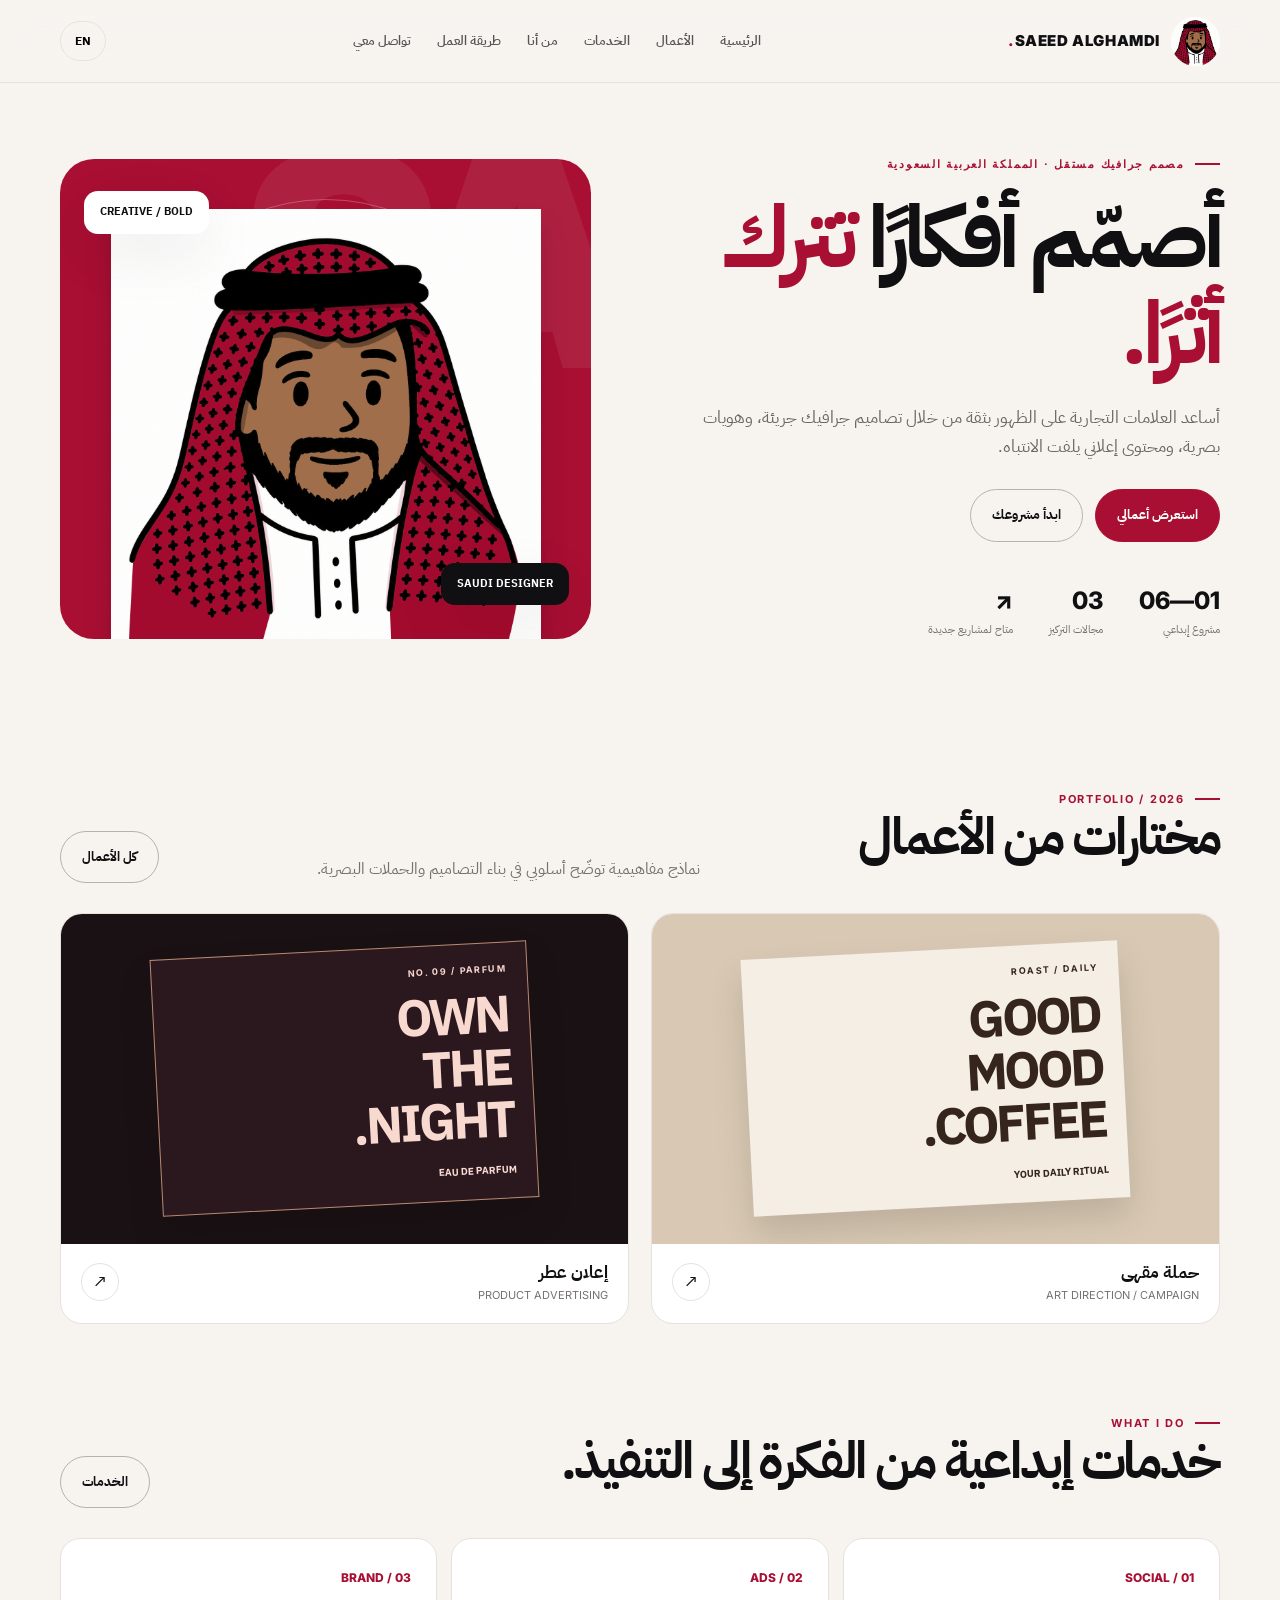
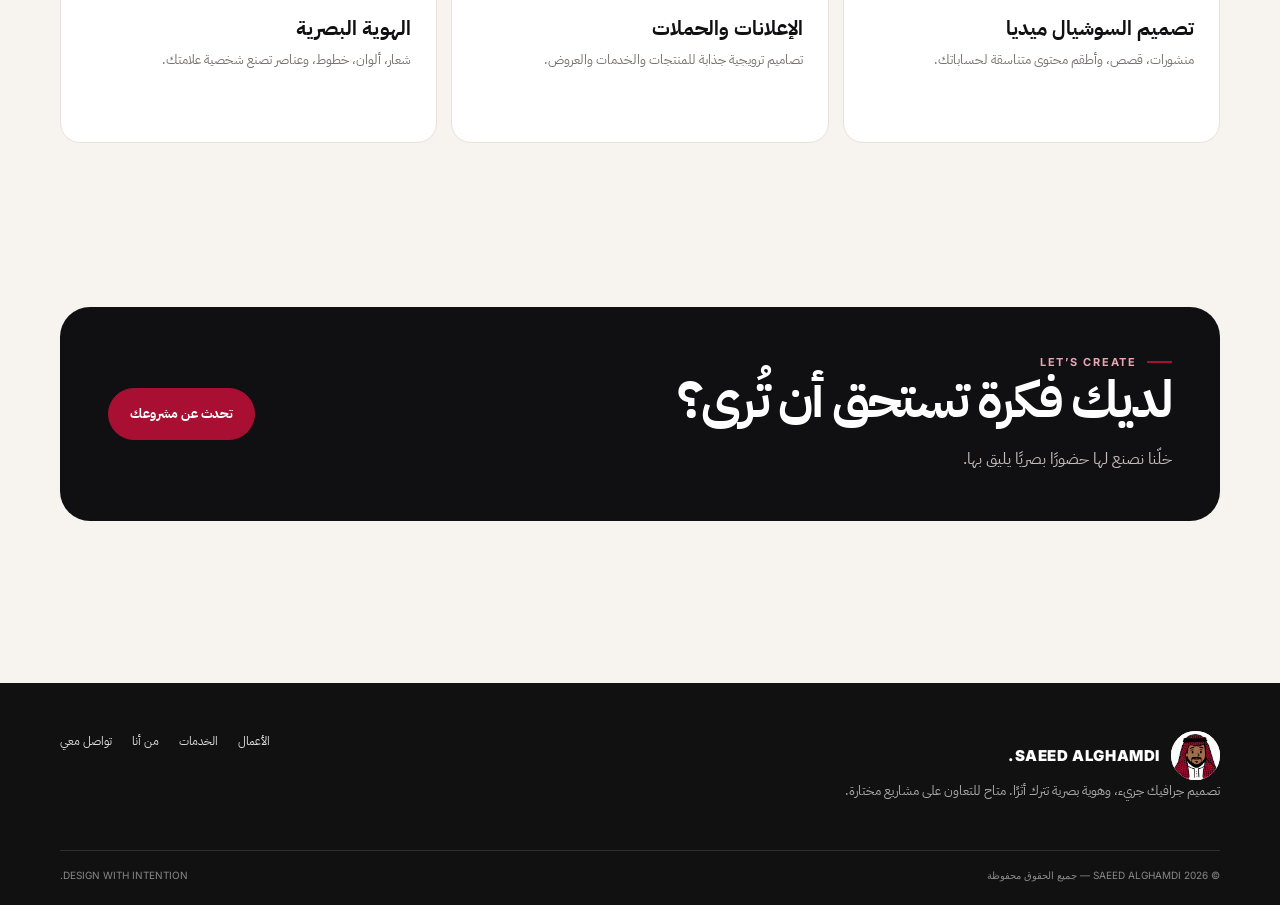
==== index.html @ a56a38a9 "Add files via upload" ====
<!doctype html><html lang="ar" dir="rtl"><head><meta charset="utf-8"><meta name="viewport" content="width=device-width, initial-scale=1"><meta name="theme-color" content="#a80f32"><meta name="description" content="Saeed Alghamdi — Independent graphic designer in Saudi Arabia. Bold graphic design, branding and social media campaigns."><link rel="stylesheet" href="styles.css"><title>Saeed Alghamdi</title></head><body data-title="Home"><header class="topbar"><div class="container nav"><a class="brand" href="index.html"><img src="assets/saeed-logo.png" alt="Saeed Alghamdi logo"><span>SAEED ALGHAMDI<span style="color:var(--wine)">.</span></span></a><nav class="navlinks"><a href="index.html" data-i18n="home">الرئيسية</a><a href="work.html" data-i18n="work">الأعمال</a><a href="services.html" data-i18n="services">الخدمات</a><a href="about.html" data-i18n="about">من أنا</a><a href="process.html" data-i18n="process">طريقة العمل</a><a href="contact.html" data-i18n="contact">تواصل معي</a></nav><div class="navtools"><button class="lang" data-lang-toggle>EN</button><button class="menu-btn" aria-label="Open menu">☰</button></div></div></header><main><section class="hero"><div class="container hero-grid"><div class="hero-copy reveal"><div class="eyebrow" data-i18n="heroEyebrow">مصمم جرافيك مستقل · المملكة العربية السعودية</div><h1 data-i18n="heroTitle">أصمّم أفكارًا <span>تترك أثرًا.</span></h1><p data-i18n="heroText">أساعد العلامات التجارية على الظهور بثقة من خلال تصاميم جرافيك جريئة، وهويات بصرية، ومحتوى إعلاني يلفت الانتباه.</p><div class="actions"><a class="btn" href="work.html" data-i18n="viewWork">استعرض أعمالي</a><a class="btn outline" href="contact.html" data-i18n="startProject">ابدأ مشروعك</a></div><div class="stats"><div class="stat"><strong>01—06</strong><span data-i18n="projects">مشروع إبداعي</span></div><div class="stat"><strong>03</strong><span data-i18n="focus">مجالات التركيز</span></div><div class="stat"><strong>↗</strong><span data-i18n="availability">متاح لمشاريع جديدة</span></div></div></div><div class="hero-art reveal"><div class="floating-tag tag-one">CREATIVE / BOLD</div><img src="assets/saeed-logo.png" alt="Saeed Alghamdi illustrated brand mascot"><div class="floating-tag tag-two">SAUDI DESIGNER</div></div></div></section><section class="section"><div class="container"><div class="section-head"><div><div class="eyebrow">PORTFOLIO / 2026</div><h2 data-i18n="featured">مختارات من الأعمال</h2></div><p data-i18n="featuredText">نماذج مفاهيمية توضّح أسلوبي في بناء التصاميم والحملات البصرية.</p><a class="btn outline" href="work.html" data-i18n="allWork">كل الأعمال ↗</a></div><div class="work-grid"><article class="work-card"><a href="work.html"><div class="work-visual visual-coffee"><div class="poster"><small>ROAST / DAILY</small><b>GOOD<br>MOOD<br>COFFEE.</b><em>YOUR DAILY RITUAL</em></div></div><div class="work-info"><div><h3 data-i18n="coffee">حملة مقهى</h3><p>ART DIRECTION / CAMPAIGN</p></div><span class="arrow">↗</span></div></a></article><article class="work-card"><a href="work.html"><div class="work-visual visual-perfume"><div class="poster"><small>NO. 09 / PARFUM</small><b>OWN<br>THE<br>NIGHT.</b><em>EAU DE PARFUM</em></div></div><div class="work-info"><div><h3 data-i18n="perfume">إعلان عطر</h3><p>PRODUCT ADVERTISING</p></div><span class="arrow">↗</span></div></a></article></div></div></section><section class="section" style="padding-top:10px"><div class="container"><div class="section-head"><div><div class="eyebrow">WHAT I DO</div><h2 data-i18n="servicesTitle">خدمات إبداعية من الفكرة إلى التنفيذ.</h2></div><a class="btn outline" href="services.html" data-i18n="services">الخدمات</a></div><div class="services-grid"><div class="service"><span class="num">01 / SOCIAL</span><h3 data-i18n="service1">تصميم السوشيال ميديا</h3><p data-i18n="service1d">منشورات، قصص، وأطقم محتوى متناسقة لحساباتك.</p></div><div class="service"><span class="num">02 / ADS</span><h3 data-i18n="service2">الإعلانات والحملات</h3><p data-i18n="service2d">تصاميم ترويجية جذابة للمنتجات والخدمات والعروض.</p></div><div class="service"><span class="num">03 / BRAND</span><h3 data-i18n="service3">الهوية البصرية</h3><p data-i18n="service3d">شعار، ألوان، خطوط، وعناصر تصنع شخصية علامتك.</p></div></div></div></section><section class="section"><div class="container"><div class="dark-band"><div><div class="eyebrow" style="color:#e9a5b6">LET’S CREATE</div><h2 data-i18n="ctaTitle">لديك فكرة تستحق أن تُرى؟</h2><p data-i18n="ctaText">خلّنا نصنع لها حضورًا بصريًا يليق بها.</p></div><a class="btn" href="contact.html" data-i18n="ctaButton">تحدث عن مشروعك</a></div></div></section></main><footer class="footer"><div class="container"><div class="footer-top"><div><a class="brand" href="index.html"><img src="assets/saeed-logo.png" alt=""><span style="color:#fff">SAEED ALGHAMDI.</span></a><p data-i18n="footerText">تصميم جرافيك جريء، وهوية بصرية تترك أثرًا. متاح للتعاون على مشاريع مختارة.</p></div><div class="footer-links"><a href="work.html" data-i18n="work">الأعمال</a><a href="services.html" data-i18n="services">الخدمات</a><a href="about.html" data-i18n="about">من أنا</a><a href="contact.html" data-i18n="contact">تواصل معي</a></div></div><div class="copyright"><span>© 2026 SAEED ALGHAMDI — <span data-i18n="rights">جميع الحقوق محفوظة</span></span><span>DESIGN WITH INTENTION.</span></div></div></footer><script src="app.js"></script></body></html>
---- styles.css ----
@import url('https://fonts.googleapis.com/css2?family=IBM+Plex+Sans+Arabic:wght@400;500;600;700&family=Inter:wght@400;500;600;700;800;900&display=swap');
:root{--wine:#a80f32;--wine-dark:#790b25;--ink:#101012;--paper:#f7f4f0;--white:#fff;--sand:#c9b9aa;--muted:#77716f;--line:#e8e1dc;--radius:22px;--shadow:0 20px 60px #21100d12}*{box-sizing:border-box}html{scroll-behavior:smooth}body{margin:0;background:var(--paper);color:var(--ink);font-family:'IBM Plex Sans Arabic',Inter,sans-serif;line-height:1.7}body[dir=ltr]{font-family:Inter,'IBM Plex Sans Arabic',sans-serif}a{color:inherit;text-decoration:none}button{font:inherit;cursor:pointer}.container{width:min(1160px,calc(100% - 40px));margin:auto}.topbar{position:sticky;top:0;z-index:20;background:#f7f4f0eF;backdrop-filter:blur(18px);border-bottom:1px solid #e8e1dc}.nav{height:82px;display:flex;align-items:center;justify-content:space-between;gap:20px}.brand{display:flex;align-items:center;gap:11px;font-weight:900;letter-spacing:-.04em}.brand img{width:49px;height:49px;object-fit:contain;border-radius:50%;background:#fff}.brand span{font-family:Inter,sans-serif;font-size:15px;letter-spacing:.04em}.navlinks{display:flex;align-items:center;gap:26px;font-size:13px;font-weight:600}.navlinks a{color:#595454;transition:.2s}.navlinks a:hover,.navlinks a.active{color:var(--wine)}.navtools{display:flex;align-items:center;gap:10px}.lang,.menu-btn{border:1px solid var(--line);background:transparent;border-radius:99px;padding:9px 14px;font-size:12px;font-weight:700}.menu-btn{display:none}.btn{display:inline-flex;align-items:center;justify-content:center;gap:10px;border-radius:99px;padding:14px 21px;background:var(--wine);color:#fff;font-weight:700;font-size:13px;transition:.25s;border:1px solid var(--wine)}.btn:hover{background:var(--wine-dark);transform:translateY(-2px)}.btn.outline{background:transparent;color:var(--ink);border-color:#b9b0aa}.btn.dark{background:var(--ink);border-color:var(--ink)}.eyebrow{font:700 11px Inter,sans-serif;letter-spacing:.16em;text-transform:uppercase;color:var(--wine);display:flex;align-items:center;gap:10px}.eyebrow:before{content:'';width:25px;height:2px;background:var(--wine)}h1,h2,h3,p{margin-top:0}h1{font-size:clamp(42px,7vw,86px);line-height:1.12;letter-spacing:-.06em;margin:20px 0}h2{font-size:clamp(30px,4vw,52px);line-height:1.2;letter-spacing:-.045em;margin-bottom:16px}h3{line-height:1.3}.muted{color:var(--muted)}.hero{padding:74px 0 68px;overflow:hidden}.hero-grid{display:grid;grid-template-columns:1.05fr .95fr;align-items:center;gap:42px}.hero-copy{position:relative;z-index:2}.hero-copy h1 span{color:var(--wine)}.hero-copy p{font-size:17px;color:#6d6662;max-width:550px;margin-bottom:28px}.actions{display:flex;gap:12px;flex-wrap:wrap}.hero-art{position:relative;min-height:480px;border-radius:34px;background:var(--wine);display:flex;align-items:flex-end;justify-content:center;overflow:hidden;isolation:isolate}.hero-art:before{content:'SA';position:absolute;top:-82px;right:-4px;font:900 300px Inter,sans-serif;letter-spacing:-.12em;color:#ffffff12;z-index:-1}.hero-art:after{content:'';position:absolute;width:390px;height:390px;border:1px solid #ffffff40;border-radius:50%;top:40px;left:50%;transform:translateX(-50%)}.hero-art img{width:min(88%,430px);height:450px;object-fit:contain;object-position:bottom;position:relative;z-index:1;filter:drop-shadow(0 18px 12px #3b001c35)}.floating-tag{position:absolute;z-index:3;background:#fff;color:var(--ink);padding:12px 16px;border-radius:14px;font-size:11px;font-weight:800;box-shadow:var(--shadow)}.tag-one{top:32px;left:24px}.tag-two{bottom:34px;right:22px;background:var(--ink);color:#fff}.stats{display:flex;gap:36px;margin-top:44px}.stat strong{display:block;font:800 24px Inter,sans-serif}.stat span{font-size:11px;color:var(--muted)}.section{padding:82px 0}.section-head{display:flex;justify-content:space-between;align-items:end;gap:24px;margin-bottom:30px}.section-head p{max-width:430px;color:var(--muted);margin:0}.work-grid{display:grid;grid-template-columns:repeat(2,1fr);gap:22px}.work-card{background:#fff;border:1px solid var(--line);border-radius:var(--radius);overflow:hidden;transition:.3s}.work-card:hover{transform:translateY(-5px);box-shadow:var(--shadow)}.work-visual{height:330px;padding:22px;display:flex;align-items:center;justify-content:center;overflow:hidden;position:relative}.visual-coffee{background:#d9c9b4}.visual-perfume{background:#1a1114}.visual-sport{background:#c4143b}.visual-brand{background:#e8e4dc}.poster{width:72%;height:90%;display:flex;flex-direction:column;justify-content:space-between;padding:20px;box-shadow:0 18px 35px #0002;transform:rotate(-3deg);font-weight:900}.poster small{font:700 9px Inter,sans-serif;letter-spacing:.16em}.poster b{font-size:clamp(28px,4vw,52px);line-height:1.02;letter-spacing:-.06em}.poster em{font-style:normal;font-size:10px}.visual-coffee .poster{background:#f4eee4;color:#35251c}.visual-perfume .poster{background:#2b171e;color:#f8d9cf;border:1px solid #b98970}.visual-sport .poster{background:#111;color:white;transform:rotate(3deg)}.visual-brand .poster{background:#a80f32;color:#fff;transform:rotate(-2deg)}.work-info{padding:18px 20px 21px;display:flex;justify-content:space-between;gap:15px;align-items:center}.work-info h3{margin:0 0 4px;font-size:17px}.work-info p{margin:0;color:var(--muted);font:11px Inter,sans-serif}.arrow{width:38px;height:38px;border:1px solid var(--line);border-radius:50%;display:grid;place-items:center;font-size:18px}.services-grid{display:grid;grid-template-columns:repeat(3,1fr);gap:14px}.service{background:#fff;border:1px solid var(--line);border-radius:20px;padding:25px;min-height:205px}.service .num{font:800 12px Inter,sans-serif;color:var(--wine)}.service h3{font-size:20px;margin:24px 0 8px}.service p{font-size:13px;color:var(--muted);margin:0}.dark-band{background:var(--ink);color:#fff;border-radius:30px;padding:48px;display:flex;justify-content:space-between;align-items:center;gap:25px}.dark-band p{color:#c5bdb9;max-width:500px;margin:0}.page-hero{padding:75px 0 48px}.page-hero h1{max-width:850px}.page-hero p{max-width:650px;color:var(--muted);font-size:16px}.filterbar{display:flex;gap:8px;flex-wrap:wrap;margin-bottom:25px}.filter{border:1px solid var(--line);background:transparent;border-radius:99px;padding:9px 16px;font-size:12px}.filter.active{background:var(--ink);color:#fff;border-color:var(--ink)}.about-grid{display:grid;grid-template-columns:.8fr 1.2fr;gap:48px;align-items:center}.about-photo{background:var(--wine);border-radius:28px;min-height:420px;display:flex;align-items:end;justify-content:center;overflow:hidden}.about-photo img{width:95%;height:420px;object-fit:contain;object-position:bottom}.about-copy p{color:var(--muted)}.process{display:grid;grid-template-columns:repeat(4,1fr);gap:14px}.step{border-top:2px solid var(--wine);padding:20px 0}.step b{font:800 12px Inter,sans-serif;color:var(--wine)}.step h3{margin:16px 0 8px}.step p{font-size:13px;color:var(--muted)}.contact-grid{display:grid;grid-template-columns:.85fr 1.15fr;gap:28px}.contact-card,.form-card{background:#fff;border:1px solid var(--line);border-radius:24px;padding:30px}.contact-line{padding:17px 0;border-bottom:1px solid var(--line)}.contact-line:last-child{border:0}.contact-line small{display:block;color:var(--muted);font-size:11px}.contact-line strong{font-size:15px}.field{display:block;margin-bottom:16px}.field span{display:block;font-size:12px;font-weight:700;margin-bottom:7px}.field input,.field textarea,.field select{width:100%;border:1px solid var(--line);border-radius:12px;background:var(--paper);padding:13px 14px;font:inherit;font-size:13px;outline:none}.field textarea{min-height:120px;resize:vertical}.field input:focus,.field textarea:focus{border-color:var(--wine)}.footer{background:#111;color:#fff;padding:48px 0 24px;margin-top:80px}.footer-top{display:flex;justify-content:space-between;gap:30px;align-items:start;padding-bottom:35px}.footer p{color:#aaa;max-width:380px;font-size:13px}.footer-links{display:flex;gap:20px;flex-wrap:wrap;font-size:12px;color:#ddd}.copyright{border-top:1px solid #ffffff20;padding-top:18px;color:#888;font:10px Inter,sans-serif;display:flex;justify-content:space-between}.reveal{animation:rise .7s both}@keyframes rise{from{opacity:0;transform:translateY(18px)}to{opacity:1;transform:none}}[hidden]{display:none!important}
@media(max-width:850px){.navlinks{display:none;position:absolute;top:82px;left:20px;right:20px;background:#fff;border:1px solid var(--line);border-radius:18px;padding:18px;box-shadow:var(--shadow);flex-direction:column;align-items:stretch;gap:14px}.navlinks.open{display:flex}.menu-btn{display:block}.hero-grid,.about-grid,.contact-grid{grid-template-columns:1fr}.hero-art{min-height:410px}.hero-art img{height:390px}.services-grid{grid-template-columns:repeat(2,1fr)}.process{grid-template-columns:repeat(2,1fr)}.section-head{align-items:start;flex-direction:column}.dark-band{padding:32px;align-items:start;flex-direction:column}}
@media(max-width:560px){.container{width:min(100% - 28px,1160px)}.nav{height:72px}.brand img{width:42px;height:42px}.navlinks{top:72px}.hero{padding:48px 0}.hero-grid{gap:25px}.hero-art{min-height:340px}.hero-art img{height:330px}.hero-copy p{font-size:15px}.stats{gap:22px}.stat strong{font-size:20px}.section{padding:58px 0}.work-grid,.services-grid{grid-template-columns:1fr}.work-visual{height:300px}.process{grid-template-columns:1fr 1fr}.page-hero{padding:52px 0 30px}.contact-card,.form-card{padding:22px}.footer-top{flex-direction:column}.copyright{gap:10px;flex-direction:column}.dark-band{padding:27px}}
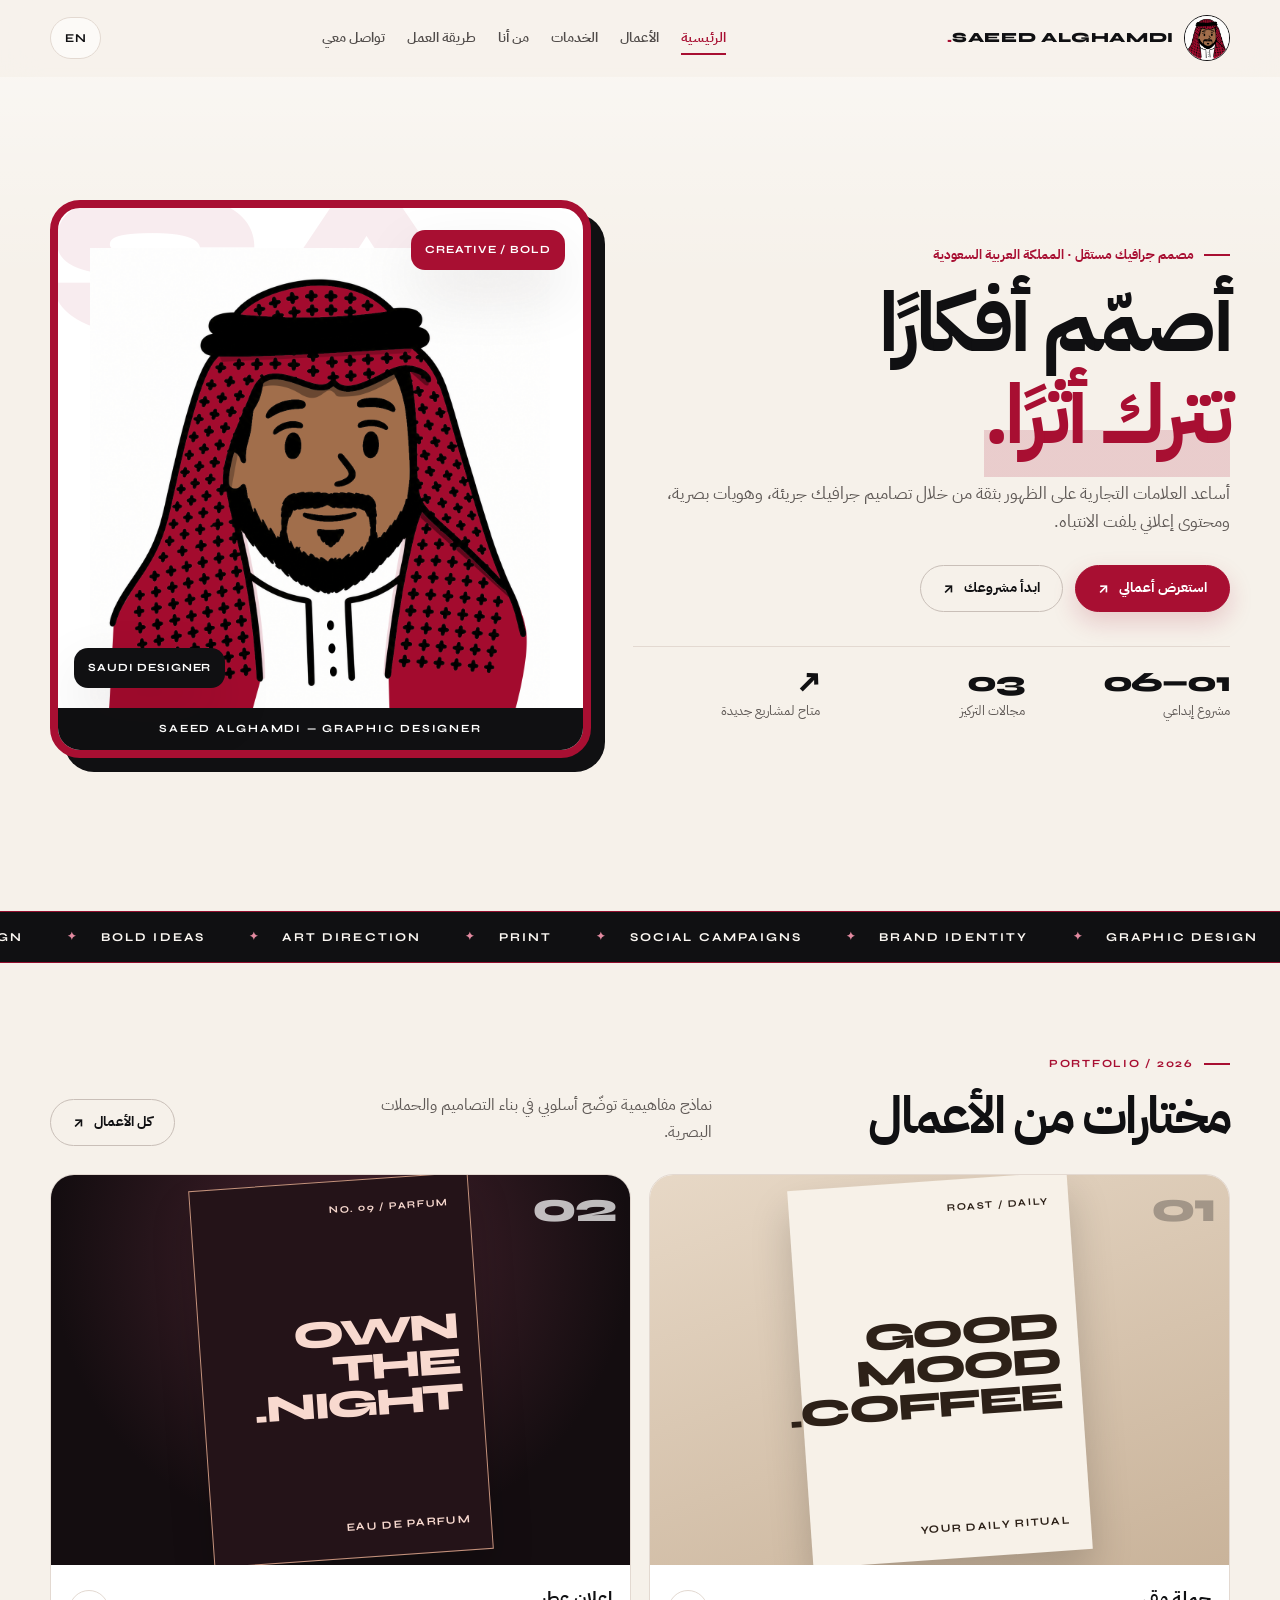
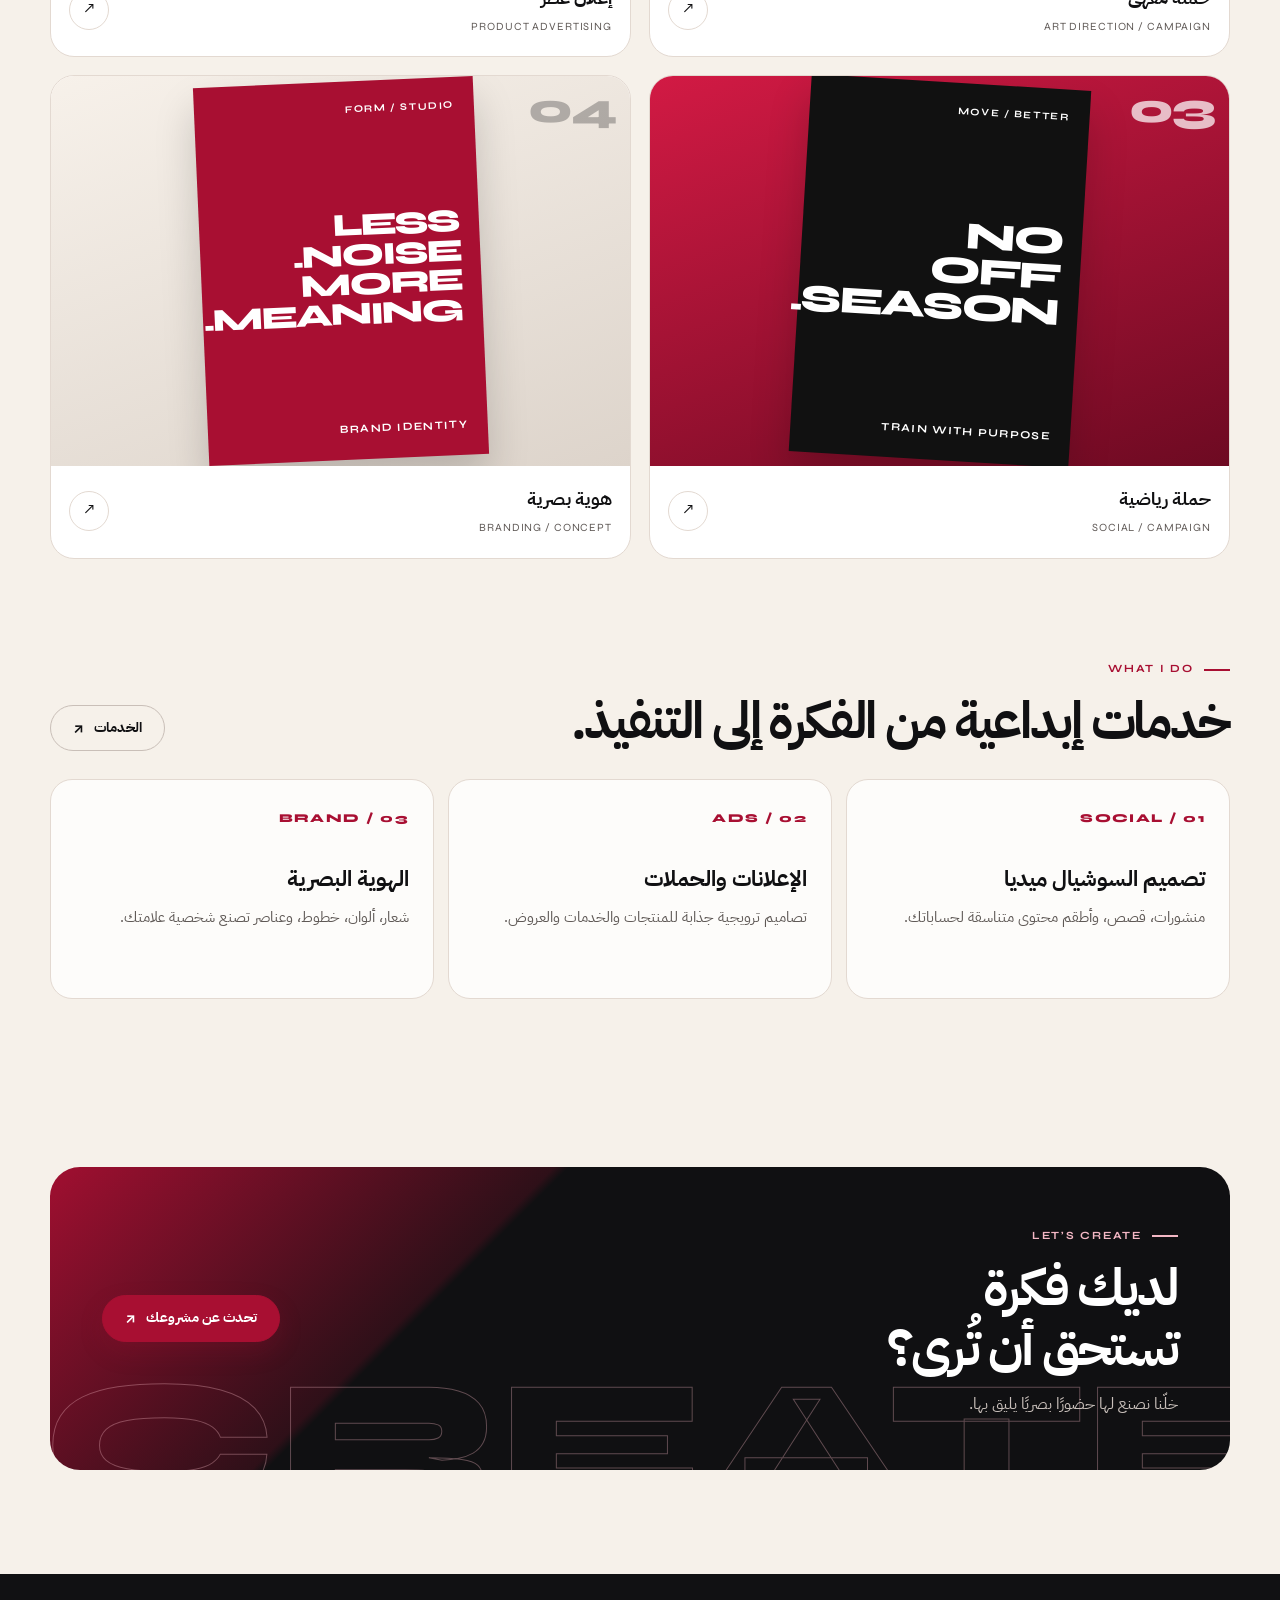
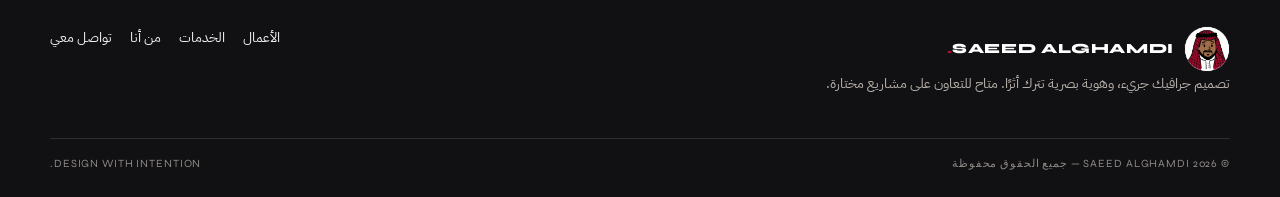
==== commit 9cd88900: "Add files via upload" ====
--- a/index.html
+++ b/index.html
@@ -1 +1,164 @@
-<!doctype html><html lang="ar" dir="rtl"><head><meta charset="utf-8"><meta name="viewport" content="width=device-width, initial-scale=1"><meta name="theme-color" content="#a80f32"><meta name="description" content="Saeed Alghamdi — Independent graphic designer in Saudi Arabia. Bold graphic design, branding and social media campaigns."><link rel="stylesheet" href="styles.css"><title>Saeed Alghamdi</title></head><body data-title="Home"><header class="topbar"><div class="container nav"><a class="brand" href="index.html"><img src="assets/saeed-logo.png" alt="Saeed Alghamdi logo"><span>SAEED ALGHAMDI<span style="color:var(--wine)">.</span></span></a><nav class="navlinks"><a href="index.html" data-i18n="home">الرئيسية</a><a href="work.html" data-i18n="work">الأعمال</a><a href="services.html" data-i18n="services">الخدمات</a><a href="about.html" data-i18n="about">من أنا</a><a href="process.html" data-i18n="process">طريقة العمل</a><a href="contact.html" data-i18n="contact">تواصل معي</a></nav><div class="navtools"><button class="lang" data-lang-toggle>EN</button><button class="menu-btn" aria-label="Open menu">☰</button></div></div></header><main><section class="hero"><div class="container hero-grid"><div class="hero-copy reveal"><div class="eyebrow" data-i18n="heroEyebrow">مصمم جرافيك مستقل · المملكة العربية السعودية</div><h1 data-i18n="heroTitle">أصمّم أفكارًا <span>تترك أثرًا.</span></h1><p data-i18n="heroText">أساعد العلامات التجارية على الظهور بثقة من خلال تصاميم جرافيك جريئة، وهويات بصرية، ومحتوى إعلاني يلفت الانتباه.</p><div class="actions"><a class="btn" href="work.html" data-i18n="viewWork">استعرض أعمالي</a><a class="btn outline" href="contact.html" data-i18n="startProject">ابدأ مشروعك</a></div><div class="stats"><div class="stat"><strong>01—06</strong><span data-i18n="projects">مشروع إبداعي</span></div><div class="stat"><strong>03</strong><span data-i18n="focus">مجالات التركيز</span></div><div class="stat"><strong>↗</strong><span data-i18n="availability">متاح لمشاريع جديدة</span></div></div></div><div class="hero-art reveal"><div class="floating-tag tag-one">CREATIVE / BOLD</div><img src="assets/saeed-logo.png" alt="Saeed Alghamdi illustrated brand mascot"><div class="floating-tag tag-two">SAUDI DESIGNER</div></div></div></section><section class="section"><div class="container"><div class="section-head"><div><div class="eyebrow">PORTFOLIO / 2026</div><h2 data-i18n="featured">مختارات من الأعمال</h2></div><p data-i18n="featuredText">نماذج مفاهيمية توضّح أسلوبي في بناء التصاميم والحملات البصرية.</p><a class="btn outline" href="work.html" data-i18n="allWork">كل الأعمال ↗</a></div><div class="work-grid"><article class="work-card"><a href="work.html"><div class="work-visual visual-coffee"><div class="poster"><small>ROAST / DAILY</small><b>GOOD<br>MOOD<br>COFFEE.</b><em>YOUR DAILY RITUAL</em></div></div><div class="work-info"><div><h3 data-i18n="coffee">حملة مقهى</h3><p>ART DIRECTION / CAMPAIGN</p></div><span class="arrow">↗</span></div></a></article><article class="work-card"><a href="work.html"><div class="work-visual visual-perfume"><div class="poster"><small>NO. 09 / PARFUM</small><b>OWN<br>THE<br>NIGHT.</b><em>EAU DE PARFUM</em></div></div><div class="work-info"><div><h3 data-i18n="perfume">إعلان عطر</h3><p>PRODUCT ADVERTISING</p></div><span class="arrow">↗</span></div></a></article></div></div></section><section class="section" style="padding-top:10px"><div class="container"><div class="section-head"><div><div class="eyebrow">WHAT I DO</div><h2 data-i18n="servicesTitle">خدمات إبداعية من الفكرة إلى التنفيذ.</h2></div><a class="btn outline" href="services.html" data-i18n="services">الخدمات</a></div><div class="services-grid"><div class="service"><span class="num">01 / SOCIAL</span><h3 data-i18n="service1">تصميم السوشيال ميديا</h3><p data-i18n="service1d">منشورات، قصص، وأطقم محتوى متناسقة لحساباتك.</p></div><div class="service"><span class="num">02 / ADS</span><h3 data-i18n="service2">الإعلانات والحملات</h3><p data-i18n="service2d">تصاميم ترويجية جذابة للمنتجات والخدمات والعروض.</p></div><div class="service"><span class="num">03 / BRAND</span><h3 data-i18n="service3">الهوية البصرية</h3><p data-i18n="service3d">شعار، ألوان، خطوط، وعناصر تصنع شخصية علامتك.</p></div></div></div></section><section class="section"><div class="container"><div class="dark-band"><div><div class="eyebrow" style="color:#e9a5b6">LET’S CREATE</div><h2 data-i18n="ctaTitle">لديك فكرة تستحق أن تُرى؟</h2><p data-i18n="ctaText">خلّنا نصنع لها حضورًا بصريًا يليق بها.</p></div><a class="btn" href="contact.html" data-i18n="ctaButton">تحدث عن مشروعك</a></div></div></section></main><footer class="footer"><div class="container"><div class="footer-top"><div><a class="brand" href="index.html"><img src="assets/saeed-logo.png" alt=""><span style="color:#fff">SAEED ALGHAMDI.</span></a><p data-i18n="footerText">تصميم جرافيك جريء، وهوية بصرية تترك أثرًا. متاح للتعاون على مشاريع مختارة.</p></div><div class="footer-links"><a href="work.html" data-i18n="work">الأعمال</a><a href="services.html" data-i18n="services">الخدمات</a><a href="about.html" data-i18n="about">من أنا</a><a href="contact.html" data-i18n="contact">تواصل معي</a></div></div><div class="copyright"><span>© 2026 SAEED ALGHAMDI — <span data-i18n="rights">جميع الحقوق محفوظة</span></span><span>DESIGN WITH INTENTION.</span></div></div></footer><script src="app.js"></script></body></html>+<!doctype html>
+<html class="js" lang="ar" dir="rtl">
+<head>
+  <meta charset="utf-8">
+  <meta name="viewport" content="width=device-width, initial-scale=1, viewport-fit=cover">
+  <meta name="theme-color" content="#a80f32">
+  <meta name="color-scheme" content="light">
+  <meta name="description" content="Saeed Alghamdi — Independent graphic designer in Saudi Arabia. Bold graphic design, branding and social media campaigns.">
+  <title>Saeed Alghamdi</title>
+  <link rel="icon" href="assets/saeed-logo.png">
+  <link rel="preconnect" href="https://fonts.googleapis.com">
+  <link rel="preconnect" href="https://fonts.gstatic.com" crossorigin>
+  <link rel="stylesheet" href="https://fonts.googleapis.com/css2?family=IBM+Plex+Sans+Arabic:wght@400;500;600;700&family=Inter:wght@400;500;600;700&family=Syne:wght@600;700;800&display=swap">
+  <link rel="stylesheet" href="styles.css">
+</head>
+<body data-title="Home">
+  <a class="skip" href="#main" data-i18n="skip">تخطي إلى المحتوى</a>
+  <header class="topbar">
+    <div class="container nav">
+      <a class="brand" href="index.html">
+        <img src="assets/saeed-logo.png" alt="Saeed Alghamdi logo">
+        <span>SAEED ALGHAMDI<em>.</em></span>
+      </a>
+      <nav class="navlinks" id="site-nav" data-i18n-aria="navLabel" aria-label="التنقل الرئيسي">
+        <a href="index.html" data-i18n="home">الرئيسية</a>
+        <a href="work.html" data-i18n="work">الأعمال</a>
+        <a href="services.html" data-i18n="services">الخدمات</a>
+        <a href="about.html" data-i18n="about">من أنا</a>
+        <a href="process.html" data-i18n="process">طريقة العمل</a>
+        <a href="contact.html" data-i18n="contact">تواصل معي</a>
+      </nav>
+      <div class="navtools">
+        <button class="lang" type="button" data-lang-toggle>EN</button>
+        <button class="menu-btn" type="button" aria-label="فتح القائمة" aria-expanded="false" aria-controls="site-nav">
+          <span class="menu-icon" aria-hidden="true"></span>
+        </button>
+      </div>
+    </div>
+  </header>
+  <main id="main">
+    <section class="hero">
+      <div class="container hero-grid">
+        <div class="hero-copy reveal">
+          <div class="kicker" data-i18n="heroEyebrow">مصمم جرافيك مستقل · المملكة العربية السعودية</div>
+          <h1 data-i18n="heroTitle">أصمّم أفكارًا <span>تترك أثرًا.</span></h1>
+          <p data-i18n="heroText">أساعد العلامات التجارية على الظهور بثقة من خلال تصاميم جرافيك جريئة، وهويات بصرية، ومحتوى إعلاني يلفت الانتباه.</p>
+          <div class="actions">
+            <a class="btn with-arrow" href="work.html" data-i18n="viewWork">استعرض أعمالي</a>
+            <a class="btn outline with-arrow" href="contact.html" data-i18n="startProject">ابدأ مشروعك</a>
+          </div>
+          <div class="stats">
+            <div class="stat"><strong>01—06</strong><span data-i18n="projects">مشروع إبداعي</span></div>
+            <div class="stat"><strong>03</strong><span data-i18n="focus">مجالات التركيز</span></div>
+            <div class="stat"><strong>↗</strong><span data-i18n="availability">متاح لمشاريع جديدة</span></div>
+          </div>
+        </div>
+        <div class="hero-art reveal">
+          <div class="floating-tag tag-one">CREATIVE / BOLD</div>
+          <img src="assets/saeed-logo.png" alt="Saeed Alghamdi illustrated brand mascot">
+          <div class="floating-tag tag-two">SAUDI DESIGNER</div>
+          <div class="art-caption">SAEED ALGHAMDI — GRAPHIC DESIGNER</div>
+        </div>
+      </div>
+    </section>
+    <div class="marquee" aria-hidden="true">
+      <div class="marquee-track">
+        <div class="marquee-group">
+          <span>GRAPHIC DESIGN</span><span>BRAND IDENTITY</span><span>SOCIAL CAMPAIGNS</span><span>PRINT</span><span>ART DIRECTION</span><span>BOLD IDEAS</span>
+        </div>
+        <div class="marquee-group">
+          <span>GRAPHIC DESIGN</span><span>BRAND IDENTITY</span><span>SOCIAL CAMPAIGNS</span><span>PRINT</span><span>ART DIRECTION</span><span>BOLD IDEAS</span>
+        </div>
+      </div>
+    </div>
+    <section class="section">
+      <div class="container">
+        <div class="section-head reveal">
+          <div>
+            <div class="eyebrow">PORTFOLIO / 2026</div>
+            <h2 data-i18n="featured">مختارات من الأعمال</h2>
+          </div>
+          <p data-i18n="featuredText">نماذج مفاهيمية توضّح أسلوبي في بناء التصاميم والحملات البصرية.</p>
+          <a class="btn outline with-arrow" href="work.html" data-i18n="allWork">كل الأعمال</a>
+        </div>
+        <div class="work-grid">
+          <article class="work-card">
+            <a href="work.html#coffee">
+              <div class="work-visual visual-coffee"><div class="poster"><small>ROAST / DAILY</small><b>GOOD<br>MOOD<br>COFFEE.</b><em>YOUR DAILY RITUAL</em></div></div>
+              <div class="work-info"><div><h3 data-i18n="coffee">حملة مقهى</h3><p>ART DIRECTION / CAMPAIGN</p></div><span class="arrow">↗</span></div>
+            </a>
+          </article>
+          <article class="work-card">
+            <a href="work.html#perfume">
+              <div class="work-visual visual-perfume"><div class="poster"><small>NO. 09 / PARFUM</small><b>OWN<br>THE<br>NIGHT.</b><em>EAU DE PARFUM</em></div></div>
+              <div class="work-info"><div><h3 data-i18n="perfume">إعلان عطر</h3><p>PRODUCT ADVERTISING</p></div><span class="arrow">↗</span></div>
+            </a>
+          </article>
+          <article class="work-card">
+            <a href="work.html#sport">
+              <div class="work-visual visual-sport"><div class="poster"><small>MOVE / BETTER</small><b>NO<br>OFF<br>SEASON.</b><em>TRAIN WITH PURPOSE</em></div></div>
+              <div class="work-info"><div><h3 data-i18n="sport">حملة رياضية</h3><p>SOCIAL / CAMPAIGN</p></div><span class="arrow">↗</span></div>
+            </a>
+          </article>
+          <article class="work-card">
+            <a href="work.html#identity">
+              <div class="work-visual visual-brand"><div class="poster"><small>FORM / STUDIO</small><b>LESS<br>NOISE.<br>MORE<br>MEANING.</b><em>BRAND IDENTITY</em></div></div>
+              <div class="work-info"><div><h3 data-i18n="identity">هوية بصرية</h3><p>BRANDING / CONCEPT</p></div><span class="arrow">↗</span></div>
+            </a>
+          </article>
+        </div>
+      </div>
+    </section>
+    <section class="section" style="padding-top:10px">
+      <div class="container">
+        <div class="section-head reveal">
+          <div>
+            <div class="eyebrow">WHAT I DO</div>
+            <h2 data-i18n="servicesTitle">خدمات إبداعية من الفكرة إلى التنفيذ.</h2>
+          </div>
+          <a class="btn outline with-arrow" href="services.html" data-i18n="services">الخدمات</a>
+        </div>
+        <div class="services-grid">
+          <div class="service reveal"><span class="num">01 / SOCIAL</span><h3 data-i18n="service1">تصميم السوشيال ميديا</h3><p data-i18n="service1d">منشورات، قصص، وأطقم محتوى متناسقة لحساباتك.</p></div>
+          <div class="service reveal"><span class="num">02 / ADS</span><h3 data-i18n="service2">الإعلانات والحملات</h3><p data-i18n="service2d">تصاميم ترويجية جذابة للمنتجات والخدمات والعروض.</p></div>
+          <div class="service reveal"><span class="num">03 / BRAND</span><h3 data-i18n="service3">الهوية البصرية</h3><p data-i18n="service3d">شعار، ألوان، خطوط، وعناصر تصنع شخصية علامتك.</p></div>
+        </div>
+      </div>
+    </section>
+    <section class="section">
+      <div class="container">
+        <div class="dark-band reveal">
+          <div>
+            <div class="eyebrow on-dark">LET’S CREATE</div>
+            <h2 data-i18n="ctaTitle">لديك فكرة تستحق أن تُرى؟</h2>
+            <p data-i18n="ctaText">خلّنا نصنع لها حضورًا بصريًا يليق بها.</p>
+          </div>
+          <a class="btn with-arrow" href="contact.html" data-i18n="ctaButton">تحدث عن مشروعك</a>
+        </div>
+      </div>
+    </section>
+  </main>
+  <footer class="footer">
+    <div class="container">
+      <div class="footer-top">
+        <div>
+          <a class="brand brand-light" href="index.html"><img src="assets/saeed-logo.png" alt=""><span>SAEED ALGHAMDI<em>.</em></span></a>
+          <p data-i18n="footerText">تصميم جرافيك جريء، وهوية بصرية تترك أثرًا. متاح للتعاون على مشاريع مختارة.</p>
+        </div>
+        <div class="footer-links">
+          <a href="work.html" data-i18n="work">الأعمال</a>
+          <a href="services.html" data-i18n="services">الخدمات</a>
+          <a href="about.html" data-i18n="about">من أنا</a>
+          <a href="contact.html" data-i18n="contact">تواصل معي</a>
+        </div>
+      </div>
+      <div class="copyright">
+        <span>© 2026 SAEED ALGHAMDI — <span data-i18n="rights">جميع الحقوق محفوظة</span></span>
+        <span>DESIGN WITH INTENTION.</span>
+      </div>
+    </div>
+  </footer>
+  <script src="app.js"></script>
+</body>
+</html>
--- a/styles.css
+++ b/styles.css
@@ -1,4 +1,1192 @@
-@import url('https://fonts.googleapis.com/css2?family=IBM+Plex+Sans+Arabic:wght@400;500;600;700&family=Inter:wght@400;500;600;700;800;900&display=swap');
-:root{--wine:#a80f32;--wine-dark:#790b25;--ink:#101012;--paper:#f7f4f0;--white:#fff;--sand:#c9b9aa;--muted:#77716f;--line:#e8e1dc;--radius:22px;--shadow:0 20px 60px #21100d12}*{box-sizing:border-box}html{scroll-behavior:smooth}body{margin:0;background:var(--paper);color:var(--ink);font-family:'IBM Plex Sans Arabic',Inter,sans-serif;line-height:1.7}body[dir=ltr]{font-family:Inter,'IBM Plex Sans Arabic',sans-serif}a{color:inherit;text-decoration:none}button{font:inherit;cursor:pointer}.container{width:min(1160px,calc(100% - 40px));margin:auto}.topbar{position:sticky;top:0;z-index:20;background:#f7f4f0eF;backdrop-filter:blur(18px);border-bottom:1px solid #e8e1dc}.nav{height:82px;display:flex;align-items:center;justify-content:space-between;gap:20px}.brand{display:flex;align-items:center;gap:11px;font-weight:900;letter-spacing:-.04em}.brand img{width:49px;height:49px;object-fit:contain;border-radius:50%;background:#fff}.brand span{font-family:Inter,sans-serif;font-size:15px;letter-spacing:.04em}.navlinks{display:flex;align-items:center;gap:26px;font-size:13px;font-weight:600}.navlinks a{color:#595454;transition:.2s}.navlinks a:hover,.navlinks a.active{color:var(--wine)}.navtools{display:flex;align-items:center;gap:10px}.lang,.menu-btn{border:1px solid var(--line);background:transparent;border-radius:99px;padding:9px 14px;font-size:12px;font-weight:700}.menu-btn{display:none}.btn{display:inline-flex;align-items:center;justify-content:center;gap:10px;border-radius:99px;padding:14px 21px;background:var(--wine);color:#fff;font-weight:700;font-size:13px;transition:.25s;border:1px solid var(--wine)}.btn:hover{background:var(--wine-dark);transform:translateY(-2px)}.btn.outline{background:transparent;color:var(--ink);border-color:#b9b0aa}.btn.dark{background:var(--ink);border-color:var(--ink)}.eyebrow{font:700 11px Inter,sans-serif;letter-spacing:.16em;text-transform:uppercase;color:var(--wine);display:flex;align-items:center;gap:10px}.eyebrow:before{content:'';width:25px;height:2px;background:var(--wine)}h1,h2,h3,p{margin-top:0}h1{font-size:clamp(42px,7vw,86px);line-height:1.12;letter-spacing:-.06em;margin:20px 0}h2{font-size:clamp(30px,4vw,52px);line-height:1.2;letter-spacing:-.045em;margin-bottom:16px}h3{line-height:1.3}.muted{color:var(--muted)}.hero{padding:74px 0 68px;overflow:hidden}.hero-grid{display:grid;grid-template-columns:1.05fr .95fr;align-items:center;gap:42px}.hero-copy{position:relative;z-index:2}.hero-copy h1 span{color:var(--wine)}.hero-copy p{font-size:17px;color:#6d6662;max-width:550px;margin-bottom:28px}.actions{display:flex;gap:12px;flex-wrap:wrap}.hero-art{position:relative;min-height:480px;border-radius:34px;background:var(--wine);display:flex;align-items:flex-end;justify-content:center;overflow:hidden;isolation:isolate}.hero-art:before{content:'SA';position:absolute;top:-82px;right:-4px;font:900 300px Inter,sans-serif;letter-spacing:-.12em;color:#ffffff12;z-index:-1}.hero-art:after{content:'';position:absolute;width:390px;height:390px;border:1px solid #ffffff40;border-radius:50%;top:40px;left:50%;transform:translateX(-50%)}.hero-art img{width:min(88%,430px);height:450px;object-fit:contain;object-position:bottom;position:relative;z-index:1;filter:drop-shadow(0 18px 12px #3b001c35)}.floating-tag{position:absolute;z-index:3;background:#fff;color:var(--ink);padding:12px 16px;border-radius:14px;font-size:11px;font-weight:800;box-shadow:var(--shadow)}.tag-one{top:32px;left:24px}.tag-two{bottom:34px;right:22px;background:var(--ink);color:#fff}.stats{display:flex;gap:36px;margin-top:44px}.stat strong{display:block;font:800 24px Inter,sans-serif}.stat span{font-size:11px;color:var(--muted)}.section{padding:82px 0}.section-head{display:flex;justify-content:space-between;align-items:end;gap:24px;margin-bottom:30px}.section-head p{max-width:430px;color:var(--muted);margin:0}.work-grid{display:grid;grid-template-columns:repeat(2,1fr);gap:22px}.work-card{background:#fff;border:1px solid var(--line);border-radius:var(--radius);overflow:hidden;transition:.3s}.work-card:hover{transform:translateY(-5px);box-shadow:var(--shadow)}.work-visual{height:330px;padding:22px;display:flex;align-items:center;justify-content:center;overflow:hidden;position:relative}.visual-coffee{background:#d9c9b4}.visual-perfume{background:#1a1114}.visual-sport{background:#c4143b}.visual-brand{background:#e8e4dc}.poster{width:72%;height:90%;display:flex;flex-direction:column;justify-content:space-between;padding:20px;box-shadow:0 18px 35px #0002;transform:rotate(-3deg);font-weight:900}.poster small{font:700 9px Inter,sans-serif;letter-spacing:.16em}.poster b{font-size:clamp(28px,4vw,52px);line-height:1.02;letter-spacing:-.06em}.poster em{font-style:normal;font-size:10px}.visual-coffee .poster{background:#f4eee4;color:#35251c}.visual-perfume .poster{background:#2b171e;color:#f8d9cf;border:1px solid #b98970}.visual-sport .poster{background:#111;color:white;transform:rotate(3deg)}.visual-brand .poster{background:#a80f32;color:#fff;transform:rotate(-2deg)}.work-info{padding:18px 20px 21px;display:flex;justify-content:space-between;gap:15px;align-items:center}.work-info h3{margin:0 0 4px;font-size:17px}.work-info p{margin:0;color:var(--muted);font:11px Inter,sans-serif}.arrow{width:38px;height:38px;border:1px solid var(--line);border-radius:50%;display:grid;place-items:center;font-size:18px}.services-grid{display:grid;grid-template-columns:repeat(3,1fr);gap:14px}.service{background:#fff;border:1px solid var(--line);border-radius:20px;padding:25px;min-height:205px}.service .num{font:800 12px Inter,sans-serif;color:var(--wine)}.service h3{font-size:20px;margin:24px 0 8px}.service p{font-size:13px;color:var(--muted);margin:0}.dark-band{background:var(--ink);color:#fff;border-radius:30px;padding:48px;display:flex;justify-content:space-between;align-items:center;gap:25px}.dark-band p{color:#c5bdb9;max-width:500px;margin:0}.page-hero{padding:75px 0 48px}.page-hero h1{max-width:850px}.page-hero p{max-width:650px;color:var(--muted);font-size:16px}.filterbar{display:flex;gap:8px;flex-wrap:wrap;margin-bottom:25px}.filter{border:1px solid var(--line);background:transparent;border-radius:99px;padding:9px 16px;font-size:12px}.filter.active{background:var(--ink);color:#fff;border-color:var(--ink)}.about-grid{display:grid;grid-template-columns:.8fr 1.2fr;gap:48px;align-items:center}.about-photo{background:var(--wine);border-radius:28px;min-height:420px;display:flex;align-items:end;justify-content:center;overflow:hidden}.about-photo img{width:95%;height:420px;object-fit:contain;object-position:bottom}.about-copy p{color:var(--muted)}.process{display:grid;grid-template-columns:repeat(4,1fr);gap:14px}.step{border-top:2px solid var(--wine);padding:20px 0}.step b{font:800 12px Inter,sans-serif;color:var(--wine)}.step h3{margin:16px 0 8px}.step p{font-size:13px;color:var(--muted)}.contact-grid{display:grid;grid-template-columns:.85fr 1.15fr;gap:28px}.contact-card,.form-card{background:#fff;border:1px solid var(--line);border-radius:24px;padding:30px}.contact-line{padding:17px 0;border-bottom:1px solid var(--line)}.contact-line:last-child{border:0}.contact-line small{display:block;color:var(--muted);font-size:11px}.contact-line strong{font-size:15px}.field{display:block;margin-bottom:16px}.field span{display:block;font-size:12px;font-weight:700;margin-bottom:7px}.field input,.field textarea,.field select{width:100%;border:1px solid var(--line);border-radius:12px;background:var(--paper);padding:13px 14px;font:inherit;font-size:13px;outline:none}.field textarea{min-height:120px;resize:vertical}.field input:focus,.field textarea:focus{border-color:var(--wine)}.footer{background:#111;color:#fff;padding:48px 0 24px;margin-top:80px}.footer-top{display:flex;justify-content:space-between;gap:30px;align-items:start;padding-bottom:35px}.footer p{color:#aaa;max-width:380px;font-size:13px}.footer-links{display:flex;gap:20px;flex-wrap:wrap;font-size:12px;color:#ddd}.copyright{border-top:1px solid #ffffff20;padding-top:18px;color:#888;font:10px Inter,sans-serif;display:flex;justify-content:space-between}.reveal{animation:rise .7s both}@keyframes rise{from{opacity:0;transform:translateY(18px)}to{opacity:1;transform:none}}[hidden]{display:none!important}
-@media(max-width:850px){.navlinks{display:none;position:absolute;top:82px;left:20px;right:20px;background:#fff;border:1px solid var(--line);border-radius:18px;padding:18px;box-shadow:var(--shadow);flex-direction:column;align-items:stretch;gap:14px}.navlinks.open{display:flex}.menu-btn{display:block}.hero-grid,.about-grid,.contact-grid{grid-template-columns:1fr}.hero-art{min-height:410px}.hero-art img{height:390px}.services-grid{grid-template-columns:repeat(2,1fr)}.process{grid-template-columns:repeat(2,1fr)}.section-head{align-items:start;flex-direction:column}.dark-band{padding:32px;align-items:start;flex-direction:column}}
-@media(max-width:560px){.container{width:min(100% - 28px,1160px)}.nav{height:72px}.brand img{width:42px;height:42px}.navlinks{top:72px}.hero{padding:48px 0}.hero-grid{gap:25px}.hero-art{min-height:340px}.hero-art img{height:330px}.hero-copy p{font-size:15px}.stats{gap:22px}.stat strong{font-size:20px}.section{padding:58px 0}.work-grid,.services-grid{grid-template-columns:1fr}.work-visual{height:300px}.process{grid-template-columns:1fr 1fr}.page-hero{padding:52px 0 30px}.contact-card,.form-card{padding:22px}.footer-top{flex-direction:column}.copyright{gap:10px;flex-direction:column}.dark-band{padding:27px}}
+:root {
+  --wine: #a80f32;
+  --wine-dark: #7c0b25;
+  --wine-deep: #3d0612;
+  --ink: #101012;
+  --paper: #f6f1ea;
+  --ivory: #fbf7f2;
+  --white: #ffffff;
+  --sand: #c9b9aa;
+  --muted: #5f5956;
+  --line: #e3d9d1;
+  --radius: 24px;
+  --header-bar: 76px;
+  --header: calc(var(--header-bar) + env(safe-area-inset-top));
+  --shadow: 0 24px 60px rgba(28, 10, 14, 0.1);
+  --ease: cubic-bezier(0.22, 1, 0.36, 1);
+}
+
+* { box-sizing: border-box; }
+
+html { scroll-behavior: smooth; scroll-padding-top: calc(var(--header) + 12px); }
+
+body {
+  margin: 0;
+  min-height: 100vh;
+  background:
+    radial-gradient(880px 420px at 100% -8%, rgba(168, 15, 50, 0.09), transparent 62%),
+    linear-gradient(180deg, rgba(255, 255, 255, 0.55), transparent 280px),
+    var(--paper);
+  color: var(--ink);
+  font-family: "IBM Plex Sans Arabic", Inter, sans-serif;
+  font-size: 16px;
+  line-height: 1.7;
+  text-rendering: optimizeLegibility;
+}
+
+html[dir="ltr"] body {
+  background:
+    radial-gradient(880px 420px at 0% -8%, rgba(168, 15, 50, 0.09), transparent 62%),
+    linear-gradient(180deg, rgba(255, 255, 255, 0.55), transparent 280px),
+    var(--paper);
+  font-family: Inter, "IBM Plex Sans Arabic", sans-serif;
+}
+
+body.is-leaving {
+  opacity: 0;
+  transform: translateY(10px);
+  transition: opacity 0.28s var(--ease), transform 0.28s var(--ease);
+}
+
+img { max-width: 100%; display: block; }
+a { color: inherit; text-decoration: none; }
+button, input, textarea, select { font: inherit; }
+button { cursor: pointer; }
+::selection { background: var(--wine); color: white; }
+
+:focus-visible {
+  outline: 2px solid var(--wine);
+  outline-offset: 3px;
+}
+
+.sr {
+  position: absolute;
+  width: 1px;
+  height: 1px;
+  padding: 0;
+  margin: -1px;
+  overflow: hidden;
+  clip: rect(0, 0, 0, 0);
+  white-space: nowrap;
+  border: 0;
+}
+
+.skip {
+  position: absolute;
+  inset-inline-start: 16px;
+  top: -48px;
+  z-index: 80;
+  background: var(--ink);
+  color: white;
+  padding: 10px 14px;
+  border-radius: 999px;
+  font-size: 13px;
+  font-weight: 700;
+}
+
+.skip:focus { top: calc(12px + env(safe-area-inset-top)); }
+
+.container {
+  width: min(1180px, calc(100% - 48px));
+  margin-inline: auto;
+}
+
+.topbar {
+  position: sticky;
+  top: 0;
+  z-index: 40;
+  padding-top: env(safe-area-inset-top);
+  background: rgba(246, 241, 234, 0.86);
+  backdrop-filter: blur(18px);
+  border-bottom: 1px solid transparent;
+  transition: background 0.3s var(--ease), border-color 0.3s var(--ease), box-shadow 0.3s var(--ease);
+}
+
+.topbar.scrolled {
+  background: rgba(246, 241, 234, 0.96);
+  border-bottom-color: var(--line);
+  box-shadow: 0 10px 30px rgba(16, 16, 18, 0.05);
+}
+
+body.menu-open .topbar { background: var(--paper); }
+
+.nav {
+  min-height: var(--header-bar);
+  display: flex;
+  align-items: center;
+  justify-content: space-between;
+  gap: 18px;
+}
+
+.brand {
+  display: flex;
+  align-items: center;
+  gap: 10px;
+  min-width: 0;
+  font-weight: 800;
+}
+
+.brand img {
+  width: 46px;
+  height: 46px;
+  flex: none;
+  object-fit: cover;
+  object-position: center 18%;
+  border-radius: 50%;
+  background: white;
+  border: 1.5px solid var(--ink);
+}
+
+.brand span {
+  font-family: Syne, Inter, sans-serif;
+  font-size: 14px;
+  letter-spacing: 0.045em;
+  line-height: 1.15;
+}
+
+.brand em {
+  font-style: normal;
+  color: var(--wine);
+}
+
+.brand-light span { color: white; }
+
+.navlinks {
+  display: flex;
+  align-items: center;
+  gap: 22px;
+  font-size: 13.5px;
+  font-weight: 650;
+  font-weight: 600;
+}
+
+.navlinks a {
+  position: relative;
+  color: #514c4a;
+  padding: 6px 0;
+  transition: color 0.2s var(--ease);
+}
+
+.navlinks a::after {
+  content: "";
+  position: absolute;
+  inset-inline: 0;
+  bottom: 0;
+  height: 2px;
+  background: var(--wine);
+  transform: scaleX(0);
+  transform-origin: inline-start;
+  transition: transform 0.28s var(--ease);
+}
+
+.navlinks a:hover,
+.navlinks a.active { color: var(--wine); }
+
+.navlinks a:hover::after,
+.navlinks a.active::after { transform: scaleX(1); }
+
+.navtools { display: flex; align-items: center; gap: 8px; }
+
+.lang,
+.menu-btn,
+.filter {
+  border: 1px solid var(--line);
+  background: rgba(255, 255, 255, 0.55);
+  color: var(--ink);
+  border-radius: 999px;
+  min-height: 42px;
+  transition: transform 0.25s var(--ease), background 0.25s var(--ease), color 0.25s var(--ease), border-color 0.25s var(--ease);
+}
+
+.lang {
+  padding: 0 14px;
+  font-family: Syne, Inter, sans-serif;
+  font-size: 12px;
+  font-weight: 700;
+  letter-spacing: 0.06em;
+}
+
+.lang:hover,
+.filter:hover { border-color: var(--ink); transform: translateY(-1px); }
+
+.menu-btn {
+  display: none;
+  width: 44px;
+  padding: 0;
+  place-items: center;
+}
+
+.menu-icon,
+.menu-icon::before,
+.menu-icon::after {
+  display: block;
+  width: 18px;
+  height: 2px;
+  border-radius: 2px;
+  background: var(--ink);
+  position: relative;
+  transition: transform 0.25s var(--ease), top 0.25s var(--ease), background 0.2s;
+}
+
+.menu-icon::before,
+.menu-icon::after {
+  content: "";
+  position: absolute;
+  inset-inline-start: 0;
+}
+
+.menu-icon::before { top: -6px; }
+.menu-icon::after { top: 6px; }
+
+.menu-btn[aria-expanded="true"] .menu-icon { background: transparent; }
+.menu-btn[aria-expanded="true"] .menu-icon::before { top: 0; transform: rotate(45deg); }
+.menu-btn[aria-expanded="true"] .menu-icon::after { top: 0; transform: rotate(-45deg); }
+
+.btn {
+  display: inline-flex;
+  align-items: center;
+  justify-content: center;
+  gap: 10px;
+  border-radius: 999px;
+  padding: 14px 22px;
+  background: var(--wine);
+  color: white;
+  font-weight: 700;
+  font-size: 14px;
+  line-height: 1.2;
+  border: 1px solid var(--wine);
+  transition: background 0.25s var(--ease), transform 0.25s var(--ease), box-shadow 0.25s var(--ease), border-color 0.25s var(--ease), color 0.25s var(--ease);
+  box-shadow: 0 10px 24px rgba(168, 15, 50, 0.18);
+}
+
+.btn:hover {
+  background: var(--wine-dark);
+  transform: translateY(-2px);
+}
+
+.btn.with-arrow::after {
+  content: "↗";
+  font-family: Inter, sans-serif;
+  transition: transform 0.25s var(--ease);
+}
+
+.btn.with-arrow:hover::after { transform: translate(3px, -3px); }
+html[dir="rtl"] .btn.with-arrow:hover::after { transform: translate(-3px, -3px); }
+
+.btn.outline {
+  background: transparent;
+  color: var(--ink);
+  border-color: #c9bfb8;
+  box-shadow: none;
+}
+
+.btn.outline:hover {
+  background: var(--ink);
+  color: white;
+  border-color: var(--ink);
+}
+
+.kicker,
+.eyebrow {
+  display: inline-flex;
+  align-items: center;
+  gap: 10px;
+  margin-bottom: 12px;
+  color: var(--wine);
+  font-weight: 700;
+  font-size: 13px;
+}
+
+.kicker::before,
+.eyebrow::before {
+  content: "";
+  width: 26px;
+  height: 2px;
+  background: var(--wine);
+  flex: none;
+}
+
+.eyebrow {
+  font-family: Syne, Inter, sans-serif;
+  font-size: 11px;
+  letter-spacing: 0.16em;
+  text-transform: uppercase;
+}
+
+.eyebrow.on-dark,
+.kicker.on-dark { color: #f3b7c4; }
+.eyebrow.on-dark::before,
+.kicker.on-dark::before { background: #f3b7c4; }
+
+h1, h2, h3, p { margin-top: 0; }
+
+h1, h2 {
+  font-weight: 700;
+  letter-spacing: -0.045em;
+  text-wrap: balance;
+}
+
+html[dir="ltr"] h1,
+html[dir="ltr"] h2,
+html[dir="ltr"] .about-copy h2 {
+  font-family: Syne, Inter, sans-serif;
+  font-weight: 800;
+}
+
+h1 {
+  font-size: clamp(40px, 6.4vw, 84px);
+  line-height: 1.12;
+  margin: 0 0 18px;
+}
+
+h2 {
+  font-size: clamp(30px, 4vw, 52px);
+  line-height: 1.18;
+  margin-bottom: 12px;
+}
+
+h1 span, h2 span { color: var(--wine); }
+
+.hero-copy h1 span {
+  background-image: linear-gradient(transparent 62%, rgba(168, 15, 50, 0.16) 62%);
+}
+
+.lead, .hero-copy p, .page-hero p {
+  color: var(--muted);
+  font-size: 17px;
+  max-width: 62ch;
+}
+
+.hero {
+  padding: 42px 0 28px;
+}
+
+@media (min-width: 1041px) {
+  .hero {
+    min-height: calc(100svh - var(--header));
+    display: grid;
+    align-items: center;
+    padding: 28px 0 48px;
+  }
+}
+
+.hero-grid {
+  display: grid;
+  grid-template-columns: 1.05fr 0.95fr;
+  align-items: center;
+  gap: 42px;
+}
+
+.hero-copy p { margin-bottom: 28px; }
+
+.actions { display: flex; flex-wrap: wrap; gap: 12px; }
+
+.hero-art,
+.about-photo {
+  position: relative;
+  background: white;
+  border: 8px solid var(--wine);
+  border-radius: 30px;
+  box-shadow: 14px 14px 0 var(--ink);
+  overflow: hidden;
+}
+
+.hero-art {
+  min-height: 540px;
+  display: flex;
+  flex-direction: column;
+  align-items: center;
+  justify-content: flex-end;
+}
+
+.hero-art::before,
+.about-photo::before {
+  content: "SA";
+  position: absolute;
+  inset-inline-end: -12px;
+  top: -28px;
+  font-family: Syne, Inter, sans-serif;
+  font-weight: 800;
+  font-size: 210px;
+  letter-spacing: -0.08em;
+  line-height: 0.8;
+  color: rgba(168, 15, 50, 0.08);
+  pointer-events: none;
+}
+
+.hero-art::after,
+.about-photo::after {
+  content: "";
+  position: absolute;
+  width: 280px;
+  height: 280px;
+  border: 1.5px solid rgba(168, 15, 50, 0.28);
+  border-radius: 50%;
+  top: 54px;
+  left: 50%;
+  transform: translateX(-50%);
+  pointer-events: none;
+}
+
+.hero-art img,
+.about-photo img {
+  position: relative;
+  z-index: 1;
+  width: min(92%, 460px);
+  height: 500px;
+  margin-top: auto;
+  object-fit: contain;
+  object-position: center bottom;
+}
+
+.art-caption {
+  position: relative;
+  z-index: 2;
+  align-self: stretch;
+  width: 100%;
+  background: var(--ink);
+  color: white;
+  text-align: center;
+  font-family: Syne, Inter, sans-serif;
+  font-size: 11px;
+  font-weight: 700;
+  letter-spacing: 0.16em;
+  padding: 12px 10px;
+}
+
+.floating-tag {
+  position: absolute;
+  z-index: 3;
+  padding: 11px 14px;
+  border-radius: 14px;
+  font-family: Syne, Inter, sans-serif;
+  font-size: 11px;
+  font-weight: 750;
+  font-weight: 700;
+  letter-spacing: 0.08em;
+  box-shadow: var(--shadow);
+  animation: floaty 4.8s ease-in-out infinite;
+}
+
+.tag-one {
+  top: 22px;
+  inset-inline-start: 18px;
+  background: var(--wine);
+  color: white;
+}
+
+.tag-two {
+  bottom: 62px;
+  inset-inline-end: 16px;
+  background: var(--ink);
+  color: white;
+  animation-delay: -1.8s;
+}
+
+.stats {
+  display: grid;
+  grid-template-columns: repeat(3, minmax(0, 1fr));
+  gap: 18px;
+  margin-top: 34px;
+  padding-top: 20px;
+  border-top: 1px solid var(--line);
+}
+
+.stat strong {
+  display: block;
+  font-family: Syne, Inter, sans-serif;
+  font-size: 28px;
+  font-weight: 800;
+  letter-spacing: -0.04em;
+  line-height: 1.1;
+}
+
+.stat span {
+  display: block;
+  margin-top: 4px;
+  color: var(--muted);
+  font-size: 12.5px;
+  line-height: 1.45;
+}
+
+.marquee {
+  overflow: hidden;
+  background: var(--ink);
+  color: var(--ivory);
+  border-block: 1px solid rgba(168, 15, 50, 0.85);
+  margin: 10px 0 0;
+}
+
+.marquee-track {
+  display: flex;
+  width: max-content;
+  animation: ticker 32s linear infinite;
+}
+
+.marquee-group { display: flex; align-items: center; }
+
+.marquee-group span {
+  display: inline-flex;
+  align-items: center;
+  gap: 22px;
+  padding: 15px 22px;
+  font-family: Syne, Inter, sans-serif;
+  font-size: 12px;
+  font-weight: 700;
+  letter-spacing: 0.18em;
+  white-space: nowrap;
+}
+
+.marquee-group span::after {
+  content: "✦";
+  color: #e38aa0;
+  font-size: 11px;
+}
+
+.section { padding: 84px 0; }
+
+.section-head {
+  display: flex;
+  justify-content: space-between;
+  align-items: end;
+  gap: 24px 32px;
+  margin-bottom: 28px;
+}
+
+.section-head > div { max-width: 680px; }
+.section-head h2 { margin-bottom: 0; }
+.section-head p { max-width: 380px; margin: 0; color: var(--muted); }
+.section-head .btn { flex: none; }
+
+.work-grid {
+  display: grid;
+  grid-template-columns: repeat(2, minmax(0, 1fr));
+  gap: 18px;
+  counter-reset: work;
+}
+
+.work-card {
+  counter-increment: work;
+  background: white;
+  border: 1px solid var(--line);
+  border-radius: var(--radius);
+  overflow: hidden;
+  min-width: 0;
+  transition: transform 0.35s var(--ease), box-shadow 0.35s var(--ease), border-color 0.35s var(--ease);
+}
+
+.work-card > a { display: block; height: 100%; }
+
+.work-card:hover {
+  transform: translateY(-6px);
+  border-color: transparent;
+  box-shadow: var(--shadow);
+}
+
+.work-visual {
+  position: relative;
+  height: 390px;
+  display: grid;
+  place-items: center;
+  overflow: hidden;
+}
+
+.work-visual::after {
+  content: counter(work, decimal-leading-zero);
+  position: absolute;
+  top: 12px;
+  inset-inline-start: 16px;
+  z-index: 2;
+  font-family: Syne, Inter, sans-serif;
+  font-size: 42px;
+  font-weight: 800;
+  letter-spacing: -0.06em;
+  line-height: 1;
+  color: rgba(255, 255, 255, 0.72);
+}
+
+.visual-coffee { background: linear-gradient(160deg, #e7d8c6, #c9b39a); }
+.visual-perfume { background: radial-gradient(circle at 50% 20%, #4a2430, #140d10 68%); }
+.visual-sport { background: linear-gradient(160deg, #d21a44, #6d0a22); }
+.visual-brand { background: linear-gradient(160deg, #f7f1ea, #ddd4cb); }
+
+.visual-coffee::after,
+.visual-brand::after { color: rgba(16, 16, 18, 0.28); }
+
+.poster {
+  width: min(74%, 280px);
+  aspect-ratio: 3 / 4.05;
+  display: flex;
+  flex-direction: column;
+  justify-content: space-between;
+  padding: 20px;
+  box-shadow: 0 22px 40px rgba(0, 0, 0, 0.18);
+  transform: rotate(-4deg);
+  transition: transform 0.45s var(--ease);
+  position: relative;
+  z-index: 1;
+}
+
+.work-card:hover .poster { transform: rotate(0deg) scale(1.03); }
+
+.poster small {
+  font-family: Syne, Inter, sans-serif;
+  font-size: 10px;
+  font-weight: 700;
+  letter-spacing: 0.16em;
+}
+
+.poster b {
+  font-family: Syne, Inter, sans-serif;
+  font-size: clamp(28px, 3vw, 46px);
+  font-weight: 800;
+  line-height: 0.92;
+  letter-spacing: -0.06em;
+}
+
+.poster em {
+  font-style: normal;
+  font-family: Syne, Inter, sans-serif;
+  font-size: 11px;
+  font-weight: 700;
+  letter-spacing: 0.12em;
+}
+
+.visual-coffee .poster { background: #f7f1e8; color: #2d2118; }
+.visual-perfume .poster { background: #241318; color: #f8d9cf; border: 1px solid #c4927c; }
+.visual-sport .poster { background: #111; color: white; transform: rotate(3.5deg); }
+.visual-brand .poster { background: var(--wine); color: white; transform: rotate(-2.5deg); }
+.visual-brand .poster b { font-size: clamp(24px, 2.5vw, 36px); }
+
+.work-info {
+  display: flex;
+  justify-content: space-between;
+  align-items: center;
+  gap: 16px;
+  padding: 18px 18px 20px;
+}
+
+.work-info h3 { margin: 0 0 4px; font-size: 18px; }
+.work-info p {
+  margin: 0;
+  color: var(--muted);
+  font-family: Syne, Inter, sans-serif;
+  font-size: 11px;
+  letter-spacing: 0.08em;
+}
+
+.arrow {
+  width: 40px;
+  height: 40px;
+  flex: none;
+  display: grid;
+  place-items: center;
+  border: 1px solid var(--line);
+  border-radius: 50%;
+  transition: background 0.25s var(--ease), color 0.25s var(--ease), border-color 0.25s var(--ease), transform 0.25s var(--ease);
+}
+
+.work-card:hover .arrow {
+  background: var(--wine);
+  border-color: var(--wine);
+  color: white;
+  transform: translate(2px, -2px);
+}
+
+html[dir="rtl"] .work-card:hover .arrow { transform: translate(-2px, -2px); }
+
+.services-grid {
+  display: grid;
+  grid-template-columns: repeat(3, minmax(0, 1fr));
+  gap: 14px;
+}
+
+.service {
+  background: rgba(255, 255, 255, 0.78);
+  border: 1px solid var(--line);
+  border-radius: 22px;
+  padding: 24px;
+  min-height: 220px;
+  transition: transform 0.3s var(--ease), background 0.3s var(--ease), color 0.3s var(--ease), border-color 0.3s var(--ease);
+}
+
+.service .num {
+  font-family: Syne, Inter, sans-serif;
+  font-size: 12px;
+  font-weight: 800;
+  letter-spacing: 0.12em;
+  color: var(--wine);
+}
+
+.service h3 { font-size: 22px; margin: 28px 0 8px; }
+.service p { margin: 0; color: var(--muted); font-size: 14.5px; }
+
+@media (hover: hover) and (pointer: fine) {
+  .service:hover {
+    background: var(--ink);
+    color: white;
+    border-color: var(--ink);
+    transform: translateY(-6px);
+  }
+
+  .service:hover .num { color: #f0a8b8; }
+  .service:hover p { color: #c9c1bb; }
+}
+
+.dark-band {
+  position: relative;
+  overflow: hidden;
+  background:
+    linear-gradient(135deg, rgba(168, 15, 50, 0.95), rgba(168, 15, 50, 0.2) 34%, transparent 35%),
+    var(--ink);
+  color: white;
+  border-radius: 30px;
+  padding: 52px;
+  display: flex;
+  justify-content: space-between;
+  align-items: center;
+  gap: 28px;
+}
+
+.dark-band::before {
+  content: "CREATE";
+  position: absolute;
+  inset-inline-end: -8px;
+  bottom: -46px;
+  font-family: Syne, Inter, sans-serif;
+  font-size: clamp(90px, 14vw, 180px);
+  font-weight: 800;
+  line-height: 0.8;
+  color: transparent;
+  -webkit-text-stroke: 1px rgba(243, 183, 196, 0.35);
+  pointer-events: none;
+}
+
+.dark-band > * { position: relative; z-index: 1; }
+.dark-band h2 { color: white; max-width: 14ch; }
+.dark-band p { color: #c9c0bb; max-width: 46ch; margin: 0; }
+
+.page-hero {
+  position: relative;
+  overflow: hidden;
+  padding: 72px 0 20px;
+}
+
+.page-hero::after {
+  content: attr(data-mark);
+  position: absolute;
+  inset-inline-end: 3vw;
+  top: 18px;
+  z-index: 0;
+  font-family: Syne, Inter, sans-serif;
+  font-weight: 800;
+  font-size: clamp(72px, 15vw, 200px);
+  line-height: 0.8;
+  letter-spacing: -0.07em;
+  color: transparent;
+  -webkit-text-stroke: 1px rgba(168, 15, 50, 0.28);
+  pointer-events: none;
+}
+
+.page-hero .container { position: relative; z-index: 1; }
+.page-hero h1 { max-width: 16em; }
+
+.filterbar {
+  display: flex;
+  flex-wrap: wrap;
+  gap: 8px;
+  margin: 8px 0 22px;
+}
+
+.filter {
+  padding: 0 16px;
+  font-size: 13px;
+  font-weight: 700;
+}
+
+.filter.active {
+  background: var(--ink);
+  color: white;
+  border-color: var(--ink);
+}
+
+.filter-empty {
+  margin: 12px 0 0;
+  padding: 28px;
+  text-align: center;
+  border: 1px dashed var(--line);
+  border-radius: 18px;
+  color: var(--muted);
+  background: rgba(255, 255, 255, 0.55);
+}
+
+.about-grid,
+.contact-grid {
+  display: grid;
+  grid-template-columns: 0.86fr 1.14fr;
+  gap: 36px;
+  align-items: center;
+}
+
+.about-photo {
+  min-height: 520px;
+  display: flex;
+  align-items: flex-end;
+  justify-content: center;
+}
+
+.about-copy p { color: var(--muted); }
+
+.facts {
+  display: grid;
+  grid-template-columns: repeat(3, minmax(0, 1fr));
+  gap: 10px;
+  margin: 22px 0;
+}
+
+.fact {
+  background: white;
+  border: 1px solid var(--line);
+  border-radius: 16px;
+  padding: 14px;
+  min-width: 0;
+}
+
+.fact b {
+  display: block;
+  font-family: Syne, Inter, sans-serif;
+  font-size: 16px;
+  line-height: 1.35;
+}
+
+.fact span { display: block; color: var(--muted); font-size: 12px; }
+
+.process {
+  display: grid;
+  grid-template-columns: repeat(4, minmax(0, 1fr));
+  gap: 14px;
+}
+
+.step {
+  background: white;
+  border: 1px solid var(--line);
+  border-top: 3px solid var(--wine);
+  border-radius: 20px;
+  padding: 22px 18px 20px;
+  min-height: 230px;
+  transition: transform 0.3s var(--ease), box-shadow 0.3s var(--ease);
+}
+
+.step:hover { transform: translateY(-5px); box-shadow: var(--shadow); }
+
+.step b {
+  font-family: Syne, Inter, sans-serif;
+  font-size: 12px;
+  letter-spacing: 0.12em;
+  color: var(--wine);
+}
+
+.step h3 { margin: 22px 0 8px; font-size: 22px; }
+.step p { margin: 0; color: var(--muted); font-size: 14.5px; }
+
+.contact-card,
+.form-card {
+  background: rgba(255, 255, 255, 0.86);
+  border: 1px solid var(--line);
+  border-radius: 26px;
+  padding: 28px;
+}
+
+.contact-grid { align-items: stretch; }
+.contact-card h2 { margin-bottom: 8px; }
+
+.contact-line {
+  padding: 16px 0;
+  border-bottom: 1px solid var(--line);
+}
+
+.contact-line:last-child { border-bottom: 0; padding-bottom: 0; }
+
+.contact-line small {
+  display: block;
+  color: var(--muted);
+  font-family: Syne, Inter, sans-serif;
+  font-size: 11px;
+  letter-spacing: 0.12em;
+  text-transform: uppercase;
+}
+
+.contact-line strong { display: block; margin-top: 3px; font-size: 16px; }
+
+.field { display: block; margin-bottom: 14px; }
+
+.field span {
+  display: block;
+  margin-bottom: 7px;
+  font-size: 13px;
+  font-weight: 700;
+}
+
+.field input,
+.field textarea,
+.field select {
+  width: 100%;
+  border: 1px solid var(--line);
+  border-radius: 14px;
+  background: var(--ivory);
+  color: var(--ink);
+  padding: 13px 14px;
+  outline: none;
+  transition: border-color 0.2s var(--ease), box-shadow 0.2s var(--ease), background 0.2s var(--ease);
+}
+
+.field textarea { min-height: 130px; resize: vertical; }
+
+.field select {
+  appearance: none;
+  padding-inline-end: 40px;
+  background-image:
+    linear-gradient(45deg, transparent 50%, var(--wine) 50%),
+    linear-gradient(135deg, var(--wine) 50%, transparent 50%);
+  background-position: calc(100% - 18px) calc(50% - 3px), calc(100% - 12px) calc(50% - 3px);
+  background-size: 6px 6px, 6px 6px;
+  background-repeat: no-repeat;
+}
+
+html[dir="rtl"] .field select {
+  background-position: 18px calc(50% - 3px), 12px calc(50% - 3px);
+}
+
+html[dir="rtl"] input[type="email"] {
+  direction: ltr;
+  text-align: right;
+}
+
+.field input:focus,
+.field textarea:focus,
+.field select:focus {
+  border-color: var(--wine);
+  background: white;
+  box-shadow: 0 0 0 4px rgba(168, 15, 50, 0.12);
+}
+
+.form-card .btn { min-width: 180px; }
+
+.form-note { margin: 12px 0 0; color: var(--muted); font-size: 12px; }
+
+.footer {
+  background: #111113;
+  color: white;
+  padding: 52px 0 calc(24px + env(safe-area-inset-bottom));
+  margin-top: 20px;
+}
+
+.footer-top {
+  display: flex;
+  justify-content: space-between;
+  align-items: flex-start;
+  gap: 32px;
+  padding-bottom: 28px;
+}
+
+.footer p { color: #b7b0ab; max-width: 420px; font-size: 14px; }
+
+.footer-links {
+  display: flex;
+  flex-wrap: wrap;
+  gap: 14px 18px;
+  font-size: 14px;
+  color: #eee;
+}
+
+.footer-links a { transition: color 0.2s var(--ease); }
+.footer-links a:hover { color: #f3b7c4; }
+
+.copyright {
+  border-top: 1px solid rgba(255, 255, 255, 0.12);
+  padding-top: 16px;
+  display: flex;
+  justify-content: space-between;
+  gap: 12px;
+  color: #8d8884;
+  font-family: Syne, Inter, sans-serif;
+  font-size: 11px;
+  letter-spacing: 0.08em;
+}
+
+.reveal { animation: rise 0.75s var(--ease) both; }
+
+.js .reveal {
+  opacity: 0;
+  transform: translateY(22px);
+  animation: none;
+}
+
+.js .reveal.in {
+  opacity: 1;
+  transform: none;
+  transition: opacity 0.7s var(--ease) var(--d, 0ms), transform 0.7s var(--ease) var(--d, 0ms);
+}
+
+[hidden] { display: none !important; }
+
+@keyframes rise {
+  from { opacity: 0; transform: translateY(18px); }
+  to { opacity: 1; transform: none; }
+}
+
+@keyframes floaty {
+  0%, 100% { transform: translateY(0); }
+  50% { transform: translateY(-8px); }
+}
+
+@keyframes ticker {
+  from { transform: translateX(0); }
+  to { transform: translateX(-50%); }
+}
+
+html[dir="rtl"] .marquee-track { animation-direction: reverse; }
+
+@media (hover: none) {
+  .service:hover,
+  .work-card:hover,
+  .step:hover,
+  .btn:hover { transform: none; }
+}
+
+@media (max-width: 1040px) {
+  .menu-btn { display: grid; }
+
+  .navlinks {
+    position: fixed;
+    inset-inline: 0;
+    top: var(--header);
+    height: calc(100dvh - var(--header));
+    display: flex;
+    flex-direction: column;
+    align-items: stretch;
+    gap: 4px;
+    padding: 18px 22px 32px;
+    background: var(--paper);
+    overflow: auto;
+    visibility: hidden;
+    opacity: 0;
+    pointer-events: none;
+    transform: translateY(-8px);
+    transition: opacity 0.28s var(--ease), transform 0.28s var(--ease), visibility 0.28s;
+  }
+
+  .navlinks a {
+    font-size: 28px;
+    font-weight: 700;
+    letter-spacing: -0.04em;
+    padding: 12px 0;
+    border-bottom: 1px solid var(--line);
+    opacity: 0;
+    transform: translateY(10px);
+  }
+
+  .navlinks a::after { display: none; }
+
+  .navlinks.open {
+    visibility: visible;
+    opacity: 1;
+    pointer-events: auto;
+    transform: none;
+  }
+
+  .navlinks.open a {
+    opacity: 1;
+    transform: none;
+    transition: opacity 0.4s var(--ease), transform 0.4s var(--ease), color 0.2s;
+  }
+
+  .navlinks.open a:nth-child(1) { transition-delay: 0.04s; }
+  .navlinks.open a:nth-child(2) { transition-delay: 0.07s; }
+  .navlinks.open a:nth-child(3) { transition-delay: 0.1s; }
+  .navlinks.open a:nth-child(4) { transition-delay: 0.13s; }
+  .navlinks.open a:nth-child(5) { transition-delay: 0.16s; }
+  .navlinks.open a:nth-child(6) { transition-delay: 0.19s; }
+
+  .hero-grid,
+  .about-grid,
+  .contact-grid,
+  .services-grid { grid-template-columns: 1fr 1fr; }
+
+  .process { grid-template-columns: 1fr 1fr; }
+  .section-head { align-items: flex-start; flex-direction: column; }
+  .dark-band { padding: 32px; align-items: flex-start; flex-direction: column; }
+}
+
+@media (max-width: 800px) {
+  .hero-grid,
+  .about-grid,
+  .contact-grid { grid-template-columns: 1fr; }
+  .services-grid { grid-template-columns: 1fr; }
+  .work-grid { grid-template-columns: 1fr; }
+}
+
+@media (max-width: 640px) {
+  :root { --header-bar: 66px; }
+  .container { width: min(100% - 28px, 1180px); }
+  .brand img { width: 40px; height: 40px; }
+  .brand span { font-size: 12px; letter-spacing: 0.03em; }
+  .hero { padding: 28px 0 10px; }
+  .hero-grid { gap: 22px; }
+  .hero-copy p, .page-hero p, .lead { font-size: 15.5px; }
+  .hero-art, .about-photo {
+    min-height: 420px;
+    border-width: 6px;
+    box-shadow: 8px 8px 0 var(--ink);
+    border-radius: 24px;
+  }
+  .hero-art img, .about-photo img { height: 390px; }
+  .hero-art::before, .about-photo::before { font-size: 140px; }
+  .stats { grid-template-columns: 1fr; gap: 0; }
+  .stat {
+    display: flex;
+    justify-content: space-between;
+    align-items: center;
+    gap: 12px;
+    padding: 12px 0;
+    border-bottom: 1px solid var(--line);
+  }
+  .stat strong { font-size: 22px; }
+  .stat span { margin: 0; text-align: end; }
+  .section { padding: 58px 0; }
+  .page-hero { padding: 36px 0 8px; }
+  .page-hero::after { font-size: 64px; top: 8px; }
+  .work-visual { height: 340px; }
+  .process, .facts { grid-template-columns: 1fr; }
+  .step { min-height: 0; }
+  .actions, .dark-band .btn, .form-card .btn { width: 100%; }
+  .contact-card, .form-card { padding: 20px; }
+  .field input, .field textarea, .field select { font-size: 16px; }
+  .footer-top, .copyright { flex-direction: column; }
+  .floating-tag { font-size: 10px; padding: 9px 10px; }
+  .tag-two { bottom: 54px; }
+}
+
+@media (max-width: 380px) {
+  .brand span { display: none; }
+}
+
+@media (scripting: none) {
+  .js .reveal { opacity: 1; transform: none; }
+}
+
+@media (prefers-reduced-motion: reduce) {
+  html { scroll-behavior: auto; }
+  *, *::before, *::after {
+    animation: none !important;
+    transition: none !important;
+  }
+  .js .reveal { opacity: 1; transform: none; }
+  body.is-leaving { opacity: 1; transform: none; }
+}
+
+@media print {
+  .topbar, .marquee, .skip, .actions, .filterbar, .form-card { display: none !important; }
+  body { background: white; }
+  .hero-art, .about-photo, .work-card, .service, .step { box-shadow: none; }
+}
